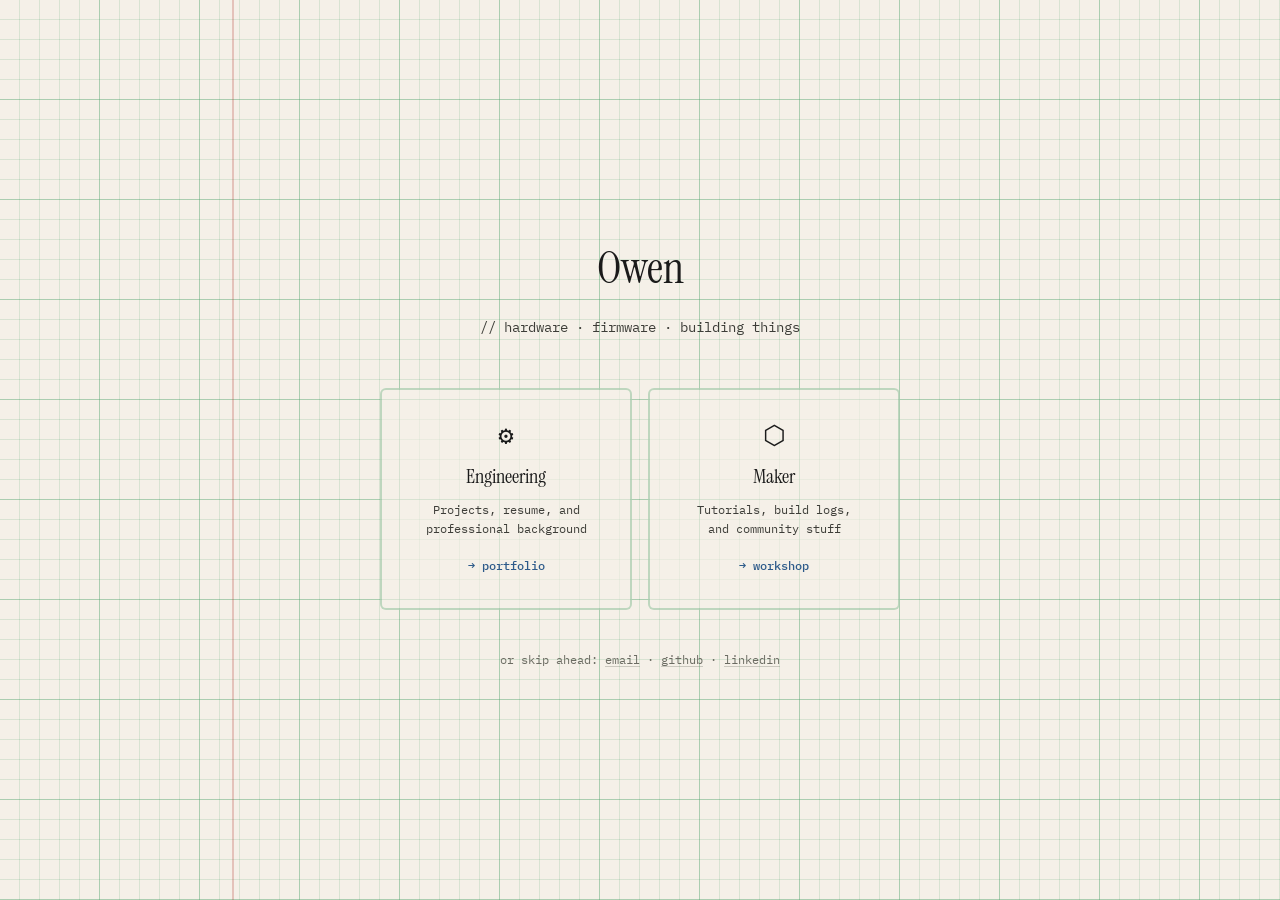
==== index.html @ 54edb38a "this time for sure" ====
<!DOCTYPE html>
<html lang="en">
<head>
  <meta charset="UTF-8">
  <meta name="viewport" content="width=device-width, initial-scale=1.0">
  <title>Owen</title>
  <meta name="description" content="Aerospace technician and embedded systems builder. Projects, tutorials, and contact.">
  <link rel="stylesheet" href="style.css">
</head>
<body>

  <div class="landing">
    <div class="landing-card">
      <h1>Owen</h1>
      <p class="tagline">// hardware · firmware · building things</p>

      <div class="landing-paths">

        <a href="work.html" class="landing-path">
          <span class="path-icon">⚙</span>
          <h2>Engineering</h2>
          <p>Projects, resume, and<br>professional background</p>
          <span class="path-arrow">→ portfolio</span>
        </a>

        <a href="maker.html" class="landing-path">
          <span class="path-icon">⬡</span>
          <h2>Maker</h2>
          <p>Tutorials, build logs,<br>and community stuff</p>
          <span class="path-arrow">→ workshop</span>
        </a>

      </div>

      <p class="landing-footer">
        or skip ahead:
        <a href="mailto:your@email.com">email</a> ·
        <a href="https://github.com/" target="_blank" rel="noopener">github</a> ·
        <a href="https://linkedin.com/" target="_blank" rel="noopener">linkedin</a>
      </p>
    </div>
  </div>

</body>
</html>
---- style.css ----
/* =========================================
   Owen's Portfolio — Engineering Notebook
   ========================================= */

@import url('https://fonts.googleapis.com/css2?family=IBM+Plex+Mono:ital,wght@0,400;0,500;0,600;0,700;1,400&family=Instrument+Serif&display=swap');

/* --- Tokens --- */
:root {
  --paper:      #f5f0e8;
  --paper-dark: #ece6da;
  --grid-line:  rgba(86, 166, 112, 0.18);
  --grid-heavy: rgba(86, 166, 112, 0.35);
  --ink:        #1a1a1a;
  --ink-mid:    #3d3d38;
  --ink-light:  #6b6b62;
  --red-ink:    #b03a30;
  --blue-ink:   #2d5a8a;
  --pencil:     #6a6a60;
  --highlight:  rgba(255, 230, 100, 0.4);
  --mono:       'IBM Plex Mono', monospace;
  --serif:      'Instrument Serif', Georgia, serif;
  --grid-sm:    20px;
  --grid-lg:    100px;
}

/* --- Reset & Base --- */
*, *::before, *::after { box-sizing: border-box; margin: 0; padding: 0; }

html {
  font-size: 16px;
  scroll-behavior: smooth;
  -webkit-font-smoothing: antialiased;
}

body {
  font-family: var(--mono);
  font-size: 0.9rem;
  font-weight: 400;
  background: var(--paper);
  color: var(--ink);
  line-height: 1.75;
  overflow-x: hidden;

  /* Engineering paper grid */
  background-image:
    linear-gradient(var(--grid-heavy) 1px, transparent 1px),
    linear-gradient(90deg, var(--grid-heavy) 1px, transparent 1px),
    linear-gradient(var(--grid-line) 1px, transparent 1px),
    linear-gradient(90deg, var(--grid-line) 1px, transparent 1px);
  background-size:
    var(--grid-lg) var(--grid-lg),
    var(--grid-lg) var(--grid-lg),
    var(--grid-sm) var(--grid-sm),
    var(--grid-sm) var(--grid-sm);
  background-position: -1px -1px;
}

a {
  color: var(--blue-ink);
  text-decoration: none;
  font-weight: 500;
  transition: color 0.2s;
}
a:hover { color: var(--red-ink); }

/* --- Layout --- */
.container {
  max-width: 840px;
  margin: 0 auto;
  padding: 0 2rem;
}

/* --- Margin line (left red rule) --- */
body::before {
  content: '';
  position: fixed;
  top: 0;
  bottom: 0;
  left: calc((100vw - 840px) / 2 + 2rem - 20px);
  width: 2px;
  background: rgba(176, 58, 48, 0.25);
  z-index: 10;
  pointer-events: none;
}

@media (max-width: 900px) {
  body::before { left: 12px; }
}

/* --- Header / Nav --- */
header {
  position: fixed;
  top: 0;
  left: 0;
  right: 0;
  z-index: 100;
  background: rgba(245, 240, 232, 0.92);
  backdrop-filter: blur(8px);
  -webkit-backdrop-filter: blur(8px);
  border-bottom: 1px solid var(--grid-heavy);
}

nav {
  max-width: 840px;
  margin: 0 auto;
  padding: 0 2rem;
  height: 52px;
  display: flex;
  align-items: center;
  justify-content: space-between;
}

.nav-name {
  font-family: var(--serif);
  font-size: 1.35rem;
  color: var(--ink);
  font-weight: 400;
}

.nav-links {
  display: flex;
  gap: 1.75rem;
  list-style: none;
}

.nav-links a {
  font-family: var(--mono);
  font-size: 0.78rem;
  font-weight: 500;
  color: var(--ink-mid);
  letter-spacing: 0.02em;
}
.nav-links a:hover { color: var(--red-ink); }


/* =========================================
   Landing / Fork Page
   ========================================= */

.landing {
  min-height: 100vh;
  display: flex;
  align-items: center;
  justify-content: center;
  padding: 2rem;
}

.landing-card {
  max-width: 520px;
  width: 100%;
  text-align: center;
}

.landing-card h1 {
  font-family: var(--serif);
  font-size: 2.8rem;
  font-weight: 400;
  color: var(--ink);
  margin-bottom: 0.5rem;
}

.landing-card .tagline {
  font-size: 0.85rem;
  color: var(--ink-mid);
  margin-bottom: 3rem;
}

.landing-paths {
  display: grid;
  grid-template-columns: 1fr 1fr;
  gap: 1rem;
  margin-bottom: 2.5rem;
}

.landing-path {
  display: flex;
  flex-direction: column;
  align-items: center;
  padding: 2rem 1.5rem;
  border: 2px solid var(--grid-heavy);
  border-radius: 6px;
  background: rgba(245, 240, 232, 0.6);
  color: inherit;
  font-weight: 400;
  transition: all 0.25s;
  cursor: pointer;
}

.landing-path:hover {
  border-color: rgba(86, 166, 112, 0.6);
  background: rgba(255, 230, 100, 0.12);
  transform: translateY(-2px);
}

.landing-path .path-icon {
  font-size: 1.6rem;
  margin-bottom: 0.75rem;
  line-height: 1;
}

.landing-path h2 {
  font-family: var(--serif);
  font-size: 1.25rem;
  font-weight: 400;
  margin-bottom: 0.35rem;
  color: var(--ink);
}

.landing-path p {
  font-size: 0.76rem;
  color: var(--ink-mid);
  line-height: 1.6;
}

.landing-path .path-arrow {
  margin-top: 1rem;
  font-size: 0.78rem;
  color: var(--blue-ink);
  font-weight: 500;
}

.landing-footer {
  font-size: 0.72rem;
  color: var(--ink-light);
}

.landing-footer a {
  color: var(--ink-light);
  font-weight: 400;
  text-decoration: underline;
  text-decoration-color: rgba(107, 107, 98, 0.3);
  text-underline-offset: 2px;
}
.landing-footer a:hover { color: var(--red-ink); }

@media (max-width: 480px) {
  .landing-paths { grid-template-columns: 1fr; }
  .landing-card h1 { font-size: 2.2rem; }
}


/* =========================================
   Content Pages (shared)
   ========================================= */

/* --- Hero --- */
.hero {
  padding: 8.5rem 0 4rem;
}

.hero-label {
  font-size: 0.76rem;
  color: var(--ink-light);
  font-weight: 500;
  margin-bottom: 1rem;
  letter-spacing: 0.02em;
}

.hero h1 {
  font-family: var(--serif);
  font-size: clamp(2.4rem, 5.5vw, 3.6rem);
  font-weight: 400;
  line-height: 1.15;
  color: var(--ink);
  margin-bottom: 1.5rem;
  letter-spacing: -0.01em;
}

.hero-intro {
  font-size: 0.9rem;
  color: var(--ink-mid);
  max-width: 580px;
  line-height: 1.85;
}

.hero-intro strong {
  color: var(--ink);
  font-weight: 600;
}

/* Highlight marker effect */
.marker {
  background: var(--highlight);
  padding: 0 3px;
  margin: 0 -3px;
}

/* --- Status tags --- */
.status-bar {
  margin-top: 2rem;
  display: flex;
  flex-wrap: wrap;
  gap: 0.5rem;
}

.status-tag {
  font-size: 0.74rem;
  font-weight: 500;
  padding: 0.3rem 0.65rem;
  border: 1px solid rgba(86, 166, 112, 0.35);
  border-radius: 3px;
  color: var(--ink-mid);
  background: rgba(86, 166, 112, 0.06);
}

.status-tag.now {
  color: var(--red-ink);
  font-weight: 600;
  border-color: rgba(176, 58, 48, 0.3);
  background: rgba(176, 58, 48, 0.05);
}

.status-tag.now::before {
  content: '→ ';
}

/* --- Divider --- */
.divider {
  border: none;
  border-top: 1px solid var(--grid-heavy);
  margin: 3.5rem 0;
}

/* --- Section headers --- */
.section-label {
  font-size: 0.7rem;
  font-weight: 600;
  letter-spacing: 0.08em;
  text-transform: uppercase;
  color: var(--ink-light);
  margin-bottom: 0.25rem;
}

section h2 {
  font-family: var(--serif);
  font-size: 1.65rem;
  font-weight: 400;
  margin-bottom: 1.75rem;
  color: var(--ink);
}

/* --- Project Cards --- */
.projects-grid {
  display: grid;
  grid-template-columns: 1fr;
  gap: 1rem;
}

.project-card {
  background: rgba(245, 240, 232, 0.7);
  border: 1.5px solid var(--grid-heavy);
  border-radius: 4px;
  padding: 1.5rem 1.75rem;
  display: block;
  color: inherit;
  font-weight: 400;
  transition: background 0.2s, border-color 0.2s;
  position: relative;
}

.project-card:hover {
  background: rgba(255, 230, 100, 0.1);
  border-color: rgba(86, 166, 112, 0.55);
}

.project-card h3 {
  font-family: var(--serif);
  font-size: 1.25rem;
  font-weight: 400;
  margin-bottom: 0.5rem;
}

.project-card p {
  font-size: 0.85rem;
  color: var(--ink-mid);
  margin-bottom: 1rem;
  line-height: 1.8;
}

.project-card .note {
  font-style: italic;
  color: var(--pencil);
  font-size: 0.8rem;
  font-weight: 400;
}

.tech-stack {
  display: flex;
  flex-wrap: wrap;
  gap: 0.35rem;
}

.tech-tag {
  font-size: 0.7rem;
  font-weight: 500;
  padding: 0.18rem 0.55rem;
  background: rgba(45, 90, 138, 0.1);
  color: var(--blue-ink);
  border-radius: 2px;
}

/* --- Background Grid --- */
.background-grid {
  display: grid;
  grid-template-columns: 1fr 1fr;
  gap: 1rem;
}

.bg-card {
  padding: 1.25rem 1.5rem;
  border-left: 2.5px solid rgba(176, 58, 48, 0.25);
}

.bg-card h3 {
  font-family: var(--serif);
  font-size: 1.1rem;
  font-weight: 400;
  margin-bottom: 0.25rem;
}

.bg-card .sub {
  font-size: 0.76rem;
  font-weight: 500;
  color: var(--ink-light);
  margin-bottom: 0.4rem;
}

.bg-card p {
  font-size: 0.85rem;
  color: var(--ink-mid);
  line-height: 1.75;
}

/* --- Contact --- */
.contact-links {
  display: flex;
  gap: 1rem;
  margin-top: 1rem;
}

.contact-links a {
  font-size: 0.82rem;
  font-weight: 500;
  padding: 0.5rem 1.1rem;
  border: 1.5px solid var(--grid-heavy);
  border-radius: 3px;
  color: var(--ink-mid);
  transition: all 0.2s;
}

.contact-links a:hover {
  color: var(--blue-ink);
  border-color: var(--blue-ink);
}

/* --- Footer --- */
footer {
  padding: 2.5rem 0;
  margin-top: 2rem;
  border-top: 1px solid var(--grid-heavy);
}

.footer-inner {
  display: flex;
  justify-content: space-between;
  align-items: center;
}

.footer-inner p {
  font-size: 0.74rem;
  color: var(--ink-light);
  font-weight: 500;
}

/* --- Responsive --- */
@media (max-width: 640px) {
  .hero { padding: 7rem 0 3rem; }
  .background-grid { grid-template-columns: 1fr; }
  .nav-links { gap: 1rem; }
  .contact-links { flex-direction: column; }
  .contact-links a { text-align: center; }
  .footer-inner { flex-direction: column; gap: 0.5rem; }
}
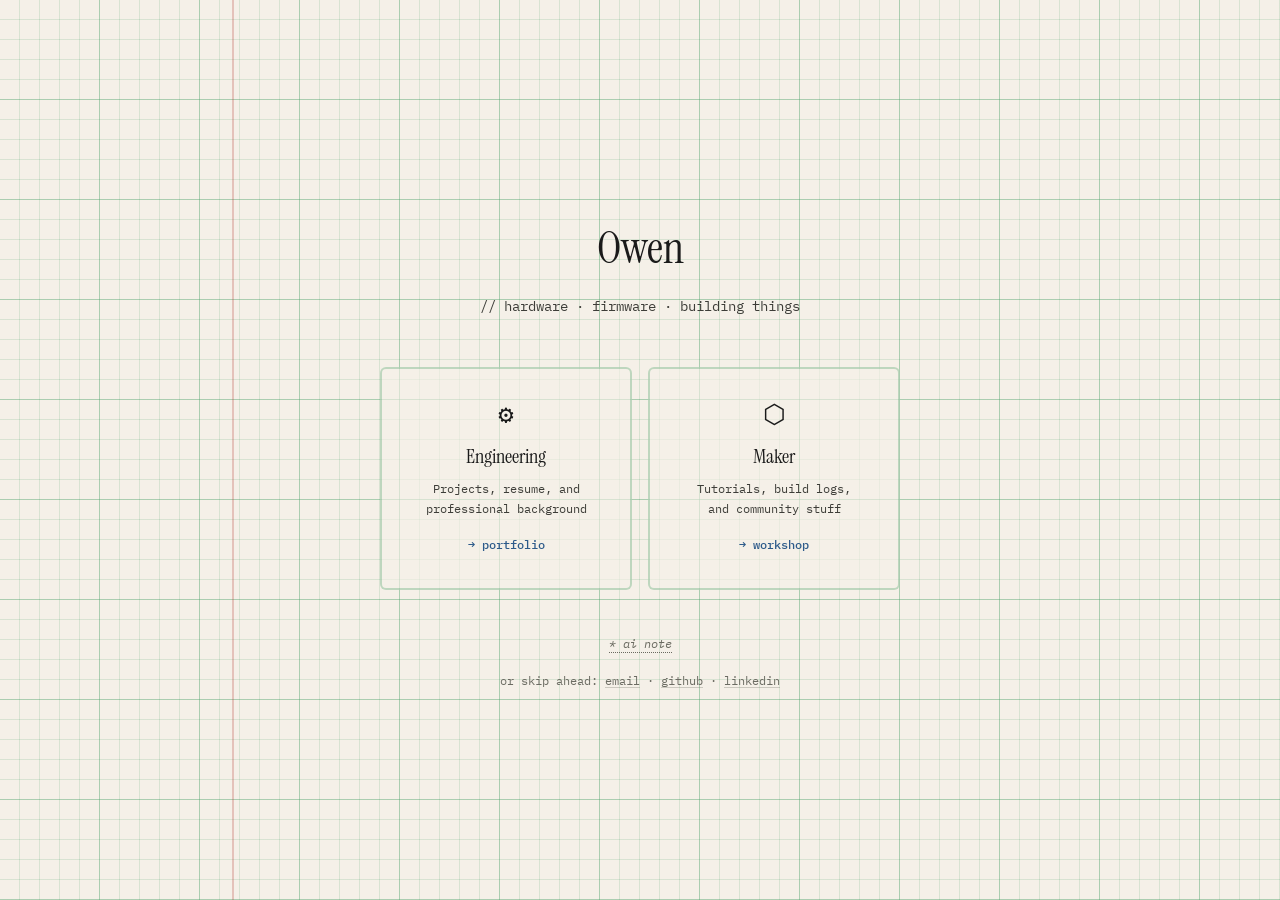
==== commit 074da5b6: "add hover AI disclaimer note to all pages Adds a CSS-only expandable "* ai note" trigger to the foot" ====
--- a/index.html
+++ b/index.html
@@ -32,11 +32,18 @@
 
       </div>
 
+      <p style="margin-bottom:1rem;">
+        <span class="ai-note">
+          <span class="ai-note-trigger">* ai note</span>
+          <span class="ai-note-body"><!-- TODO: fill in your disclaimer, e.g. "Some sections of this site were drafted with AI assistance and reviewed/edited by me." --></span>
+        </span>
+      </p>
+
       <p class="landing-footer">
         or skip ahead:
-        <a href="mailto:your@email.com">email</a> ·
-        <a href="https://github.com/" target="_blank" rel="noopener">github</a> ·
-        <a href="https://linkedin.com/" target="_blank" rel="noopener">linkedin</a>
+        <a href="mailto:oachristensen3@email.com">email</a> ·
+        <a href="https://github.com/Oachristensen" target="_blank" rel="noopener">github</a> ·
+        <a href="https://www.linkedin.com/in/owen-christensen-647299256/" target="_blank" rel="noopener">linkedin</a>
       </p>
     </div>
   </div>
--- a/style.css
+++ b/style.css
@@ -453,6 +453,48 @@
   border-color: var(--blue-ink);
 }
 
+/* --- AI Disclaimer Note --- */
+.ai-note {
+  display: inline-block;
+  position: relative;
+  font-size: 0.72rem;
+  color: var(--pencil);
+  cursor: default;
+}
+
+.ai-note-trigger {
+  font-style: italic;
+  border-bottom: 1px dotted var(--pencil);
+  padding-bottom: 1px;
+}
+
+.ai-note-body {
+  max-height: 0;
+  overflow: hidden;
+  opacity: 0;
+  transition: max-height 0.3s ease, opacity 0.25s ease;
+  position: absolute;
+  bottom: calc(100% + 6px);
+  left: 50%;
+  transform: translateX(-50%);
+  width: 280px;
+  background: var(--paper-dark);
+  border: 1px solid var(--grid-heavy);
+  border-radius: 4px;
+  padding: 0 0.75rem;
+  text-align: left;
+  line-height: 1.6;
+  font-style: normal;
+  z-index: 50;
+  pointer-events: none;
+}
+
+.ai-note:hover .ai-note-body {
+  max-height: 200px;
+  opacity: 1;
+  padding: 0.6rem 0.75rem;
+}
+
 /* --- Footer --- */
 footer {
   padding: 2.5rem 0;
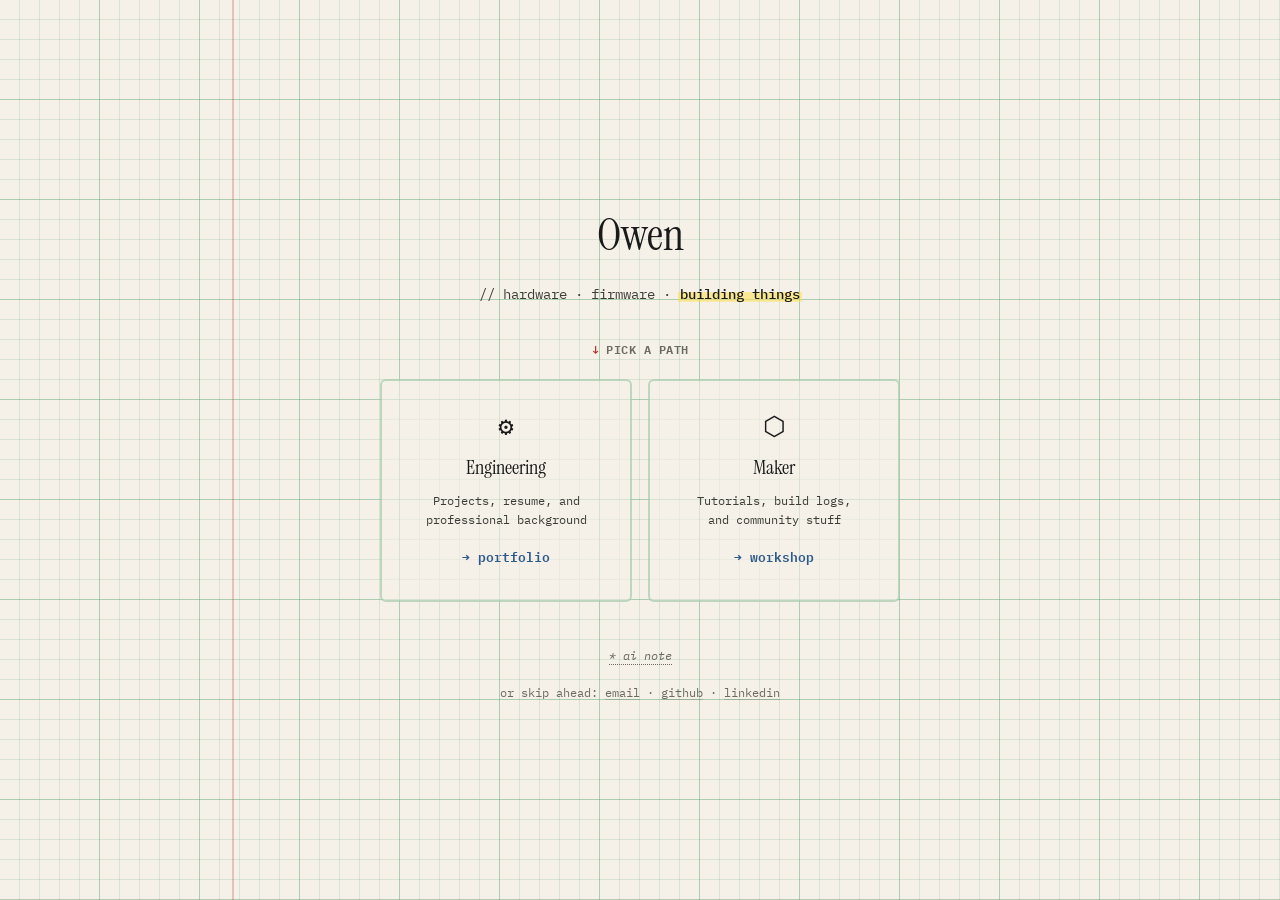
==== commit 347b3fe4: "Strengthen visual emphasis and fix contact links Highlighting had thinned out since the initial setu" ====
--- a/index.html
+++ b/index.html
@@ -1,18 +1,23 @@
 <!DOCTYPE html>
 <html lang="en">
+
 <head>
   <meta charset="UTF-8">
   <meta name="viewport" content="width=device-width, initial-scale=1.0">
   <title>Owen</title>
-  <meta name="description" content="Aerospace technician and embedded systems builder. Projects, tutorials, and contact.">
+  <meta name="description"
+    content="Aerospace technician and embedded systems builder. Projects, tutorials, and contact.">
   <link rel="stylesheet" href="style.css">
 </head>
+
 <body>
 
   <div class="landing">
     <div class="landing-card">
       <h1>Owen</h1>
-      <p class="tagline">// hardware · firmware · building things</p>
+      <p class="tagline">// hardware · firmware · <span class="marker">building things</span></p>
+
+      <p class="landing-prompt">pick a path</p>
 
       <div class="landing-paths">
 
@@ -35,13 +40,16 @@
       <p style="margin-bottom:1rem;">
         <span class="ai-note">
           <span class="ai-note-trigger">* ai note</span>
-          <span class="ai-note-body"><!-- TODO: fill in your disclaimer, e.g. "Some sections of this site were drafted with AI assistance and reviewed/edited by me." --></span>
+          <span class="ai-note-body">
+            The HTML and CSS for this website were created with the help of AI,
+            I am not a frontend developer and wanted to experiment with Claude code.
+            All design decisions and written content are mine</span>
         </span>
       </p>
 
       <p class="landing-footer">
         or skip ahead:
-        <a href="mailto:oachristensen3@email.com">email</a> ·
+        <a href="mailto:oachristensen3@gmail.com">email</a> ·
         <a href="https://github.com/Oachristensen" target="_blank" rel="noopener">github</a> ·
         <a href="https://www.linkedin.com/in/owen-christensen-647299256/" target="_blank" rel="noopener">linkedin</a>
       </p>
@@ -49,4 +57,5 @@
   </div>
 
 </body>
-</html>
+
+</html>
--- a/style.css
+++ b/style.css
@@ -16,7 +16,7 @@
   --red-ink:    #b03a30;
   --blue-ink:   #2d5a8a;
   --pencil:     #6a6a60;
-  --highlight:  rgba(255, 230, 100, 0.4);
+  --highlight:  rgba(255, 224, 82, 0.55);
   --mono:       'IBM Plex Mono', monospace;
   --serif:      'Instrument Serif', Georgia, serif;
   --grid-sm:    20px;
@@ -162,8 +162,19 @@
 .landing-card .tagline {
   font-size: 0.85rem;
   color: var(--ink-mid);
-  margin-bottom: 3rem;
-}
+  margin-bottom: 2rem;
+}
+
+.landing-prompt {
+  font-size: 0.72rem;
+  letter-spacing: 0.04em;
+  text-transform: uppercase;
+  color: var(--ink-light);
+  font-weight: 600;
+  margin-bottom: 1.25rem;
+}
+
+.landing-prompt::before { content: '↓ '; color: var(--red-ink); }
 
 .landing-paths {
   display: grid;
@@ -214,9 +225,15 @@
 
 .landing-path .path-arrow {
   margin-top: 1rem;
-  font-size: 0.78rem;
+  font-size: 0.8rem;
   color: var(--blue-ink);
-  font-weight: 500;
+  font-weight: 600;
+  transition: color 0.25s, transform 0.25s;
+}
+
+.landing-path:hover .path-arrow {
+  color: var(--red-ink);
+  transform: translateX(3px);
 }
 
 .landing-footer {
@@ -278,11 +295,37 @@
   font-weight: 600;
 }
 
-/* Highlight marker effect */
+/* Highlight marker effect — reads like a real highlighter stroke
+   that only covers the text band (wraps cleanly across lines) */
 .marker {
-  background: var(--highlight);
-  padding: 0 3px;
-  margin: 0 -3px;
+  background-image: linear-gradient(var(--highlight), var(--highlight));
+  background-repeat: no-repeat;
+  background-size: 100% 0.72em;
+  background-position: 0 0.5em;
+  padding: 0 0.15em;
+  margin: 0 -0.1em;
+  color: var(--ink);
+  font-weight: 500;
+}
+
+/* Red-pen emphasis for the single most important phrase on a page */
+.marker-red {
+  background-image: linear-gradient(rgba(176, 58, 48, 0.16), rgba(176, 58, 48, 0.16));
+  background-repeat: no-repeat;
+  background-size: 100% 0.72em;
+  background-position: 0 0.5em;
+  padding: 0 0.15em;
+  margin: 0 -0.1em;
+  color: var(--red-ink);
+  font-weight: 600;
+}
+
+/* Inline underline-emphasis, like a pencil underline in a notebook */
+.underline-note {
+  font-weight: 600;
+  color: var(--ink);
+  border-bottom: 2px solid var(--grid-heavy);
+  padding-bottom: 1px;
 }
 
 /* --- Status tags --- */
@@ -375,6 +418,12 @@
   color: var(--ink-mid);
   margin-bottom: 1rem;
   line-height: 1.8;
+}
+
+.project-card p strong,
+.bg-card p strong {
+  color: var(--ink);
+  font-weight: 600;
 }
 
 .project-card .note {
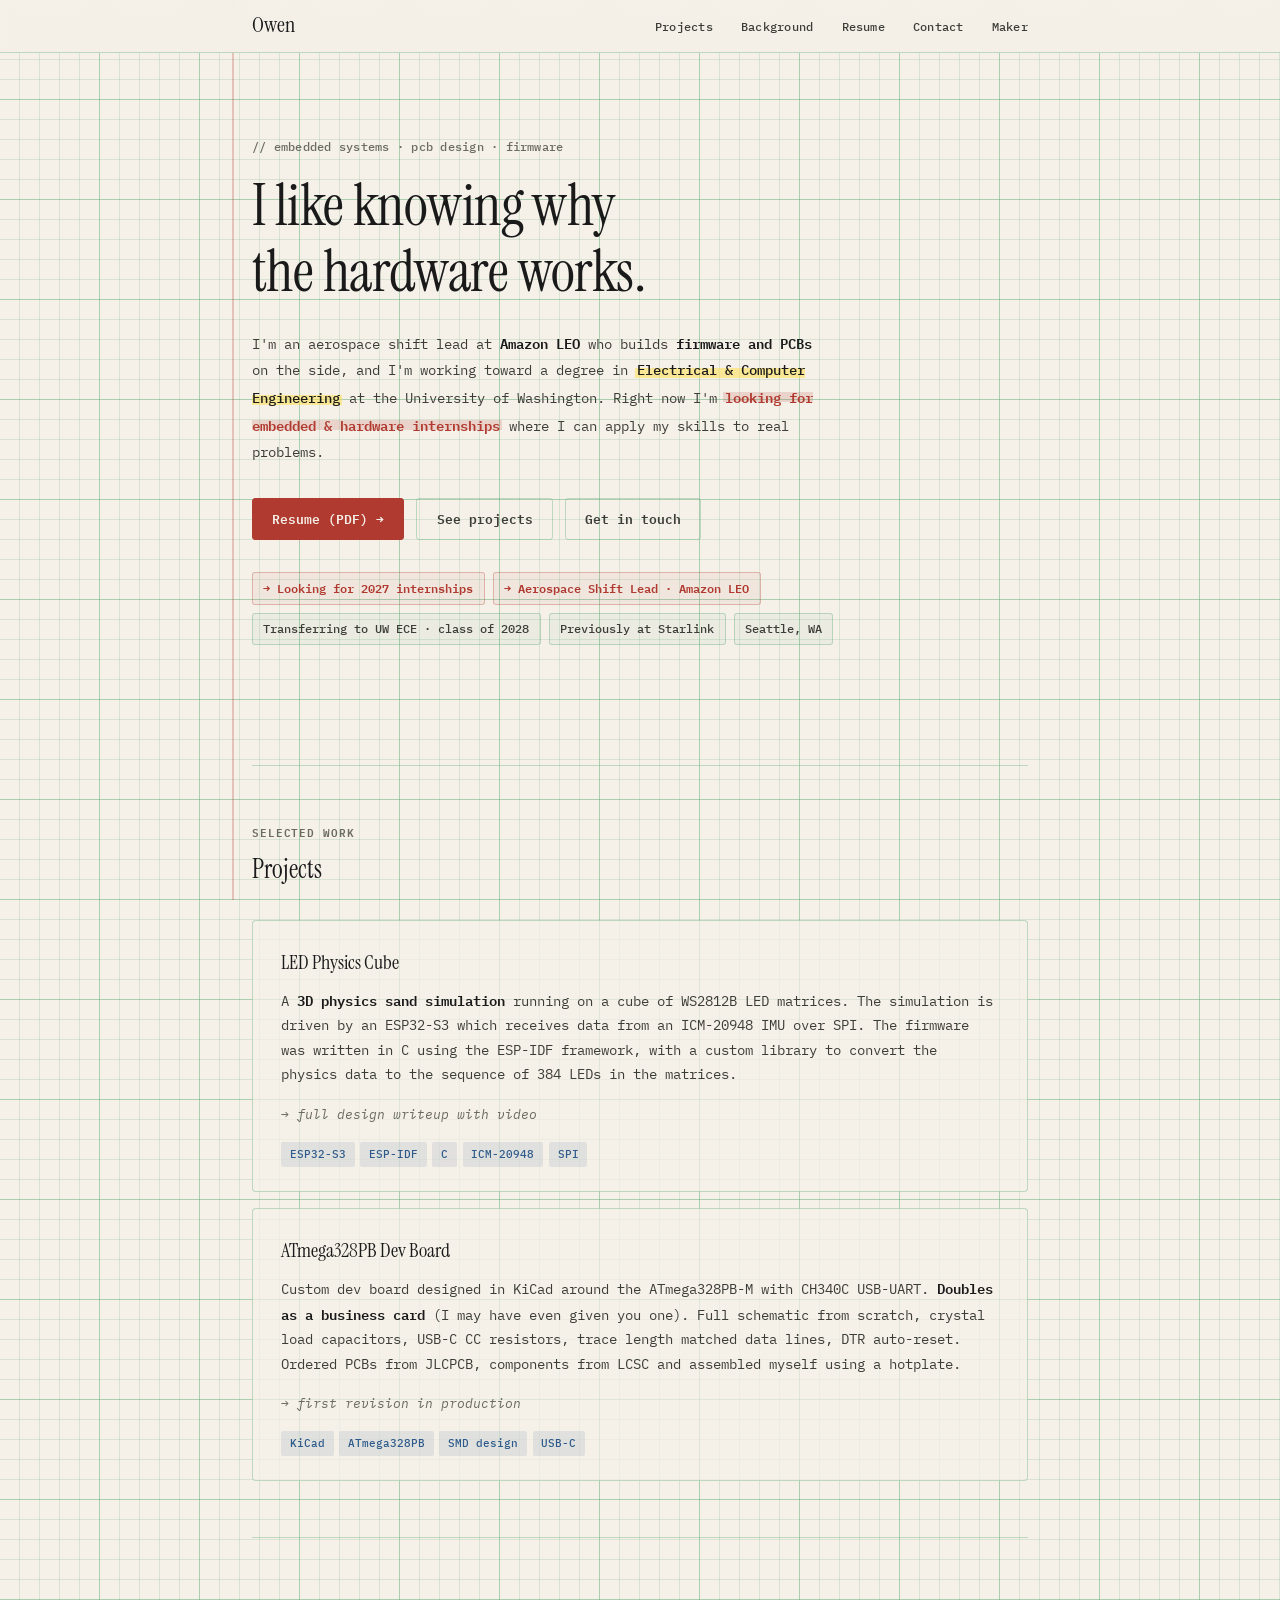
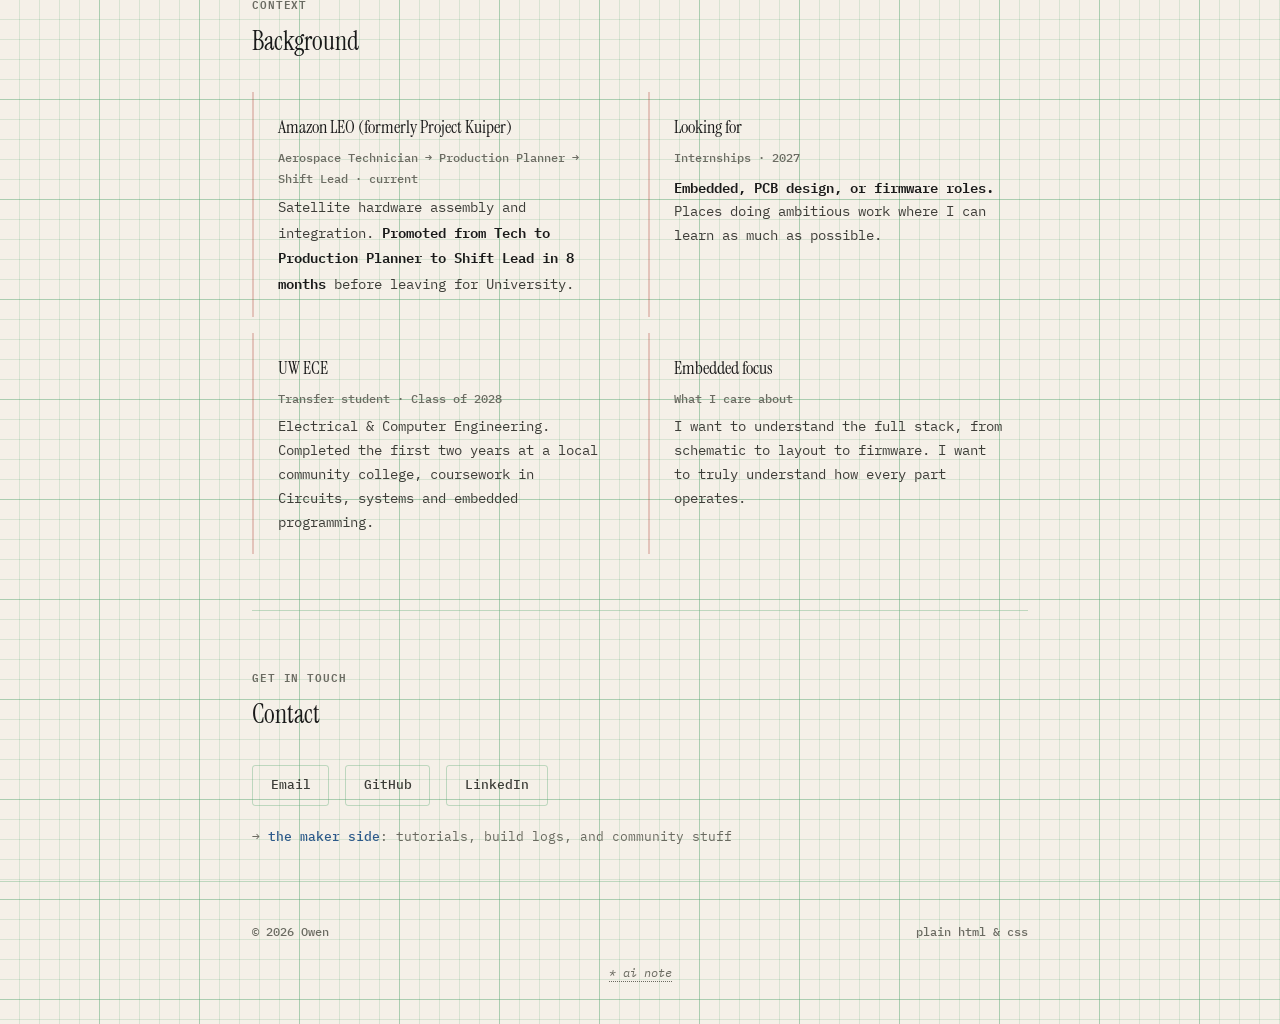
==== commit 930dfe69: "bunch of changes and updates before OpenSauce 2026" ====
--- a/index.html
+++ b/index.html
@@ -4,57 +4,177 @@
 <head>
   <meta charset="UTF-8">
   <meta name="viewport" content="width=device-width, initial-scale=1.0">
-  <title>Owen</title>
-  <meta name="description"
-    content="Aerospace technician and embedded systems builder. Projects, tutorials, and contact.">
+  <title>Owen — Projects & Background</title>
+  <meta name="description" content="Embedded systems projects, PCB design, and professional background.">
   <link rel="stylesheet" href="style.css">
 </head>
 
 <body>
 
-  <div class="landing">
-    <div class="landing-card">
-      <h1>Owen</h1>
-      <p class="tagline">// hardware · firmware · <span class="marker">building things</span></p>
+  <!-- Nav -->
+  <header>
+    <nav>
+      <a href="/" class="nav-name">Owen</a>
+      <ul class="nav-links">
+        <li><a href="#projects">Projects</a></li>
+        <li><a href="#background">Background</a></li>
+        <li><a href="resume.html">Resume</a></li>
+        <li><a href="#contact">Contact</a></li>
+        <li><a href="maker.html">Maker</a></li>
+      </ul>
+    </nav>
+  </header>
 
-      <p class="landing-prompt">pick a path</p>
+  <!-- Hero -->
+  <section class="hero">
+    <div class="container">
+      <p class="hero-label">// embedded systems · pcb design · firmware</p>
+      <h1>I like knowing why<br>the hardware works.</h1>
+      <p class="hero-intro">
+        I'm an aerospace shift lead at <strong>Amazon LEO</strong> who builds
+        <strong>firmware and PCBs</strong> on the side, and I'm working toward a degree in <span
+          class="marker">Electrical &amp; Computer Engineering</span> at the University of Washington.
+        Right now I'm <span class="marker-red">looking for embedded &amp; hardware internships</span>
+        where I can apply my skills to real problems.
+      </p>
+      <div class="hero-actions">
+        <a href="resume.html" class="btn-primary">Resume (PDF) →</a>
+        <a href="#projects" class="btn-secondary">See projects</a>
+        <a href="mailto:oachristensen3@gmail.com" class="btn-secondary">Get in touch</a>
+      </div>
+      <div class="status-bar">
+        <span class="status-tag now">Looking for 2027 internships</span>
+        <span class="status-tag now">Aerospace Shift Lead · Amazon LEO</span>
+        <span class="status-tag">Transferring to UW ECE · class of 2028</span>
+        <span class="status-tag">Previously at Starlink</span>
+        <span class="status-tag">Seattle, WA</span>
+      </div>
+    </div>
+  </section>
 
-      <div class="landing-paths">
+  <div class="container">
+    <hr class="divider">
+  </div>
 
-        <a href="work.html" class="landing-path">
-          <span class="path-icon">⚙</span>
-          <h2>Engineering</h2>
-          <p>Projects, resume, and<br>professional background</p>
-          <span class="path-arrow">→ portfolio</span>
+  <!-- Projects -->
+  <section id="projects">
+    <div class="container">
+      <p class="section-label">Selected Work</p>
+      <h2>Projects</h2>
+
+      <div class="projects-grid">
+
+        <a href="projects/gravity-cube.html" class="project-card">
+          <h3>LED Physics Cube</h3>
+          <p>
+            A <strong>3D physics sand simulation</strong> running on a cube of WS2812B LED matrices.
+            The simulation is driven by an ESP32-S3 which receives data from an ICM-20948 IMU over SPI.
+            The firmware was written in C using the ESP-IDF framework, with a custom
+            library to convert the physics data to the sequence of 384 LEDs in the matrices.
+          </p>
+          <p class="note">→ full design writeup with video</p>
+          <div class="tech-stack">
+            <span class="tech-tag">ESP32-S3</span>
+            <span class="tech-tag">ESP-IDF</span>
+            <span class="tech-tag">C</span>
+            <span class="tech-tag">ICM-20948</span>
+            <span class="tech-tag">SPI</span>
+          </div>
         </a>
 
-        <a href="maker.html" class="landing-path">
-          <span class="path-icon">⬡</span>
-          <h2>Maker</h2>
-          <p>Tutorials, build logs,<br>and community stuff</p>
-          <span class="path-arrow">→ workshop</span>
+        <a href="projects/atmega328pb-dev-board.html" class="project-card">
+          <h3>ATmega328PB Dev Board</h3>
+          <p>
+            Custom dev board designed in KiCad around the ATmega328PB-M
+            with CH340C USB-UART. <strong>Doubles as a business card</strong> (I may have even given you one).
+            Full schematic from scratch, crystal load capacitors, USB-C CC
+            resistors, trace length matched data lines, DTR auto-reset. Ordered PCBs from JLCPCB, components from LCSC and assembled myself using a
+            hotplate.
+          </p>
+          <p class="note">→ first revision in production</p>
+          <div class="tech-stack">
+            <span class="tech-tag">KiCad</span>
+            <span class="tech-tag">ATmega328PB</span>
+            <span class="tech-tag">SMD design</span>
+            <span class="tech-tag">USB-C</span>
+          </div>
         </a>
 
       </div>
+    </div>
+  </section>
 
-      <p style="margin-bottom:1rem;">
+  <div class="container">
+    <hr class="divider">
+  </div>
+
+  <!-- Background -->
+  <section id="background">
+    <div class="container">
+      <p class="section-label">Context</p>
+      <h2>Background</h2>
+
+      <div class="background-grid">
+        <div class="bg-card">
+          <h3>Amazon LEO (formerly Project Kuiper)</h3>
+          <p class="sub">Aerospace Technician → Production Planner → Shift Lead · current</p>
+          <p>Satellite hardware assembly and integration. <strong>Promoted from Tech to Production Planner to Shift Lead in 8 months</strong> before leaving for University.</p>
+        </div>
+        <div class="bg-card">
+          <h3>Looking for</h3>
+          <p class="sub">Internships · 2027</p>
+          <p><strong>Embedded, PCB design, or firmware roles.</strong> Places doing ambitious work where I can learn as much as possible.</p>
+        </div>
+        <div class="bg-card">
+          <h3>UW ECE</h3>
+          <p class="sub">Transfer student · Class of 2028</p>
+          <p>Electrical & Computer Engineering. Completed the first two years at a local community college, coursework in Circuits, systems and embedded programming.</p>
+        </div>
+        <div class="bg-card">
+          <h3>Embedded focus</h3>
+          <p class="sub">What I care about</p>
+          <p> I want to understand the full stack, from schematic to layout to firmware.  I want to truly understand how every part operates. </p>
+        </div>
+      </div>
+    </div>
+  </section>
+
+  <div class="container">
+    <hr class="divider">
+  </div>
+
+  <!-- Contact -->
+  <section id="contact">
+    <div class="container">
+      <p class="section-label">Get in touch</p>
+      <h2>Contact</h2>
+      <div class="contact-links">
+        <a href="mailto:oachristensen3@gmail.com">Email</a>
+        <a href="https://github.com/Oachristensen" target="_blank" rel="noopener">GitHub</a>
+        <a href="https://www.linkedin.com/in/owen-christensen-647299256/" target="_blank" rel="noopener">LinkedIn</a>
+      </div>
+      <p class="maker-link">
+        → <a href="maker.html">the maker side</a>: tutorials, build logs, and community stuff
+      </p>
+    </div>
+  </section>
+
+  <footer>
+    <div class="container">
+      <div class="footer-inner">
+        <p>&copy; 2026 Owen</p>
+        <p>plain html & css</p>
+      </div>
+      <div style="text-align:center; margin-top:1rem;">
         <span class="ai-note">
           <span class="ai-note-trigger">* ai note</span>
-          <span class="ai-note-body">
-            The HTML and CSS for this website were created with the help of AI,
+          <span class="ai-note-body">The HTML and CSS for this website were created with the help of AI,
             I am not a frontend developer and wanted to experiment with Claude code.
             All design decisions and written content are mine</span>
         </span>
-      </p>
-
-      <p class="landing-footer">
-        or skip ahead:
-        <a href="mailto:oachristensen3@gmail.com">email</a> ·
-        <a href="https://github.com/Oachristensen" target="_blank" rel="noopener">github</a> ·
-        <a href="https://www.linkedin.com/in/owen-christensen-647299256/" target="_blank" rel="noopener">linkedin</a>
-      </p>
+      </div>
     </div>
-  </div>
+  </footer>
 
 </body>
 
--- a/style.css
+++ b/style.css
@@ -357,6 +357,64 @@
   content: '→ ';
 }
 
+/* --- Hero action buttons --- */
+.hero-actions {
+  margin-top: 2rem;
+  display: flex;
+  flex-wrap: wrap;
+  gap: 0.75rem;
+}
+
+.btn-primary,
+.btn-secondary {
+  font-size: 0.82rem;
+  font-weight: 600;
+  padding: 0.55rem 1.2rem;
+  border-radius: 3px;
+  transition: all 0.2s;
+}
+
+.btn-primary {
+  background: var(--red-ink);
+  color: var(--paper);
+  border: 1.5px solid var(--red-ink);
+}
+.btn-primary:hover {
+  background: #93312a;
+  border-color: #93312a;
+  color: var(--paper);
+}
+
+.btn-secondary {
+  border: 1.5px solid var(--grid-heavy);
+  color: var(--ink-mid);
+}
+.btn-secondary:hover {
+  color: var(--blue-ink);
+  border-color: var(--blue-ink);
+}
+
+/* --- Résumé page --- */
+.resume-frame {
+  display: block;
+  width: 100%;
+  height: 80vh;
+  min-height: 500px;
+  border: 1.5px solid var(--grid-heavy);
+  border-radius: 4px;
+  background: var(--paper-dark);
+  margin-top: 1rem;
+  margin-bottom: 2rem;
+}
+
+.resume-fallback {
+  padding: 3rem 2rem;
+  text-align: center;
+  color: var(--ink-mid);
+  font-size: 0.85rem;
+  line-height: 1.8;
+}
+
 /* --- Divider --- */
 .divider {
   border: none;
@@ -500,6 +558,12 @@
 .contact-links a:hover {
   color: var(--blue-ink);
   border-color: var(--blue-ink);
+}
+
+.maker-link {
+  margin-top: 1.25rem;
+  font-size: 0.82rem;
+  color: var(--pencil);
 }
 
 /* --- AI Disclaimer Note --- */
@@ -563,12 +627,192 @@
   font-weight: 500;
 }
 
+/* =========================================
+   Project Writeup / Article Prose
+   ========================================= */
+
+/* Wraps the body prose of a writeup section (after .section-label + h2).
+   Scoped so these generic tag styles never leak onto the card pages. */
+.writeup p {
+  font-size: 0.9rem;
+  color: var(--ink-mid);
+  margin-bottom: 1.1rem;
+}
+
+.writeup p strong { color: var(--ink); font-weight: 600; }
+.writeup p em { color: var(--ink); }
+
+.writeup h3 {
+  font-family: var(--serif);
+  font-size: 1.3rem;
+  font-weight: 400;
+  color: var(--ink);
+  margin: 2.75rem 0 0.5rem;
+}
+
+.writeup ul {
+  list-style: none;
+  margin: 0 0 1.2rem;
+  padding: 0;
+}
+
+.writeup li {
+  position: relative;
+  font-size: 0.88rem;
+  color: var(--ink-mid);
+  line-height: 1.75;
+  padding-left: 1.3rem;
+  margin-bottom: 0.5rem;
+}
+
+.writeup li strong { color: var(--ink); font-weight: 600; }
+
+/* pencil-dash bullet */
+.writeup li::before {
+  content: '–';
+  position: absolute;
+  left: 0.2rem;
+  color: var(--red-ink);
+  font-weight: 700;
+}
+
+/* spec / BOM list at the top of a writeup uses a dot instead of a dash */
+.spec-list li::before { content: '·'; font-size: 1.2em; left: 0.3rem; top: -0.05em; }
+
+/* inline code / source-file references */
+.writeup code {
+  font-family: var(--mono);
+  font-size: 0.82em;
+  background: rgba(45, 90, 138, 0.1);
+  color: var(--blue-ink);
+  padding: 0.05em 0.35em;
+  border-radius: 2px;
+}
+
+/* pull-quote (notebook margin note) */
+.writeup blockquote {
+  margin: 1.25rem 0;
+  padding: 0.4rem 0 0.4rem 1.1rem;
+  border-left: 2.5px solid rgba(176, 58, 48, 0.3);
+  font-family: var(--serif);
+  font-size: 1.15rem;
+  line-height: 1.5;
+  color: var(--ink);
+  font-style: italic;
+}
+
+/* --- Media placeholder slots (drop in an image / video / gif) --- */
+.media-slot {
+  margin: 1.5rem 0 1.75rem;
+  padding: 1.75rem 1.5rem;
+  border: 1.5px dashed rgba(86, 166, 112, 0.55);
+  border-radius: 4px;
+  background: rgba(86, 166, 112, 0.05);
+  text-align: center;
+}
+
+.media-slot .slot-kind {
+  display: inline-block;
+  font-size: 0.64rem;
+  font-weight: 600;
+  letter-spacing: 0.1em;
+  text-transform: uppercase;
+  color: var(--red-ink);
+  border: 1px solid rgba(176, 58, 48, 0.3);
+  border-radius: 2px;
+  padding: 0.15rem 0.5rem;
+  margin-bottom: 0.65rem;
+}
+
+.media-slot .slot-desc {
+  display: block;
+  font-size: 0.82rem;
+  color: var(--ink-mid);
+  line-height: 1.6;
+}
+
+/* --- Embedded media (video / images) --- */
+.writeup figure.media { margin: 1.5rem 0 1.75rem; }
+
+.writeup figure.media video {
+  display: block;
+  max-width: 100%;
+  max-height: 70vh;   /* keeps tall phone clips from dominating the page */
+  margin: 0 auto;
+  border: 1.5px solid var(--grid-heavy);
+  border-radius: 4px;
+  background: #000;
+}
+
+.writeup figure.media img {
+  display: block;
+  width: 100%;
+  height: auto;
+  border: 1.5px solid var(--grid-heavy);
+  border-radius: 4px;
+  background: var(--paper-dark);
+}
+
+/* gallery of images sharing one caption */
+.writeup figure.media .media-grid {
+  display: grid;
+  grid-template-columns: repeat(auto-fit, minmax(180px, 1fr));
+  gap: 0.75rem;
+  align-items: start;
+}
+
+.writeup figure.media figcaption {
+  margin-top: 0.55rem;
+  font-size: 0.76rem;
+  font-style: italic;
+  color: var(--pencil);
+  text-align: center;
+  line-height: 1.5;
+}
+
+/* --- Hand-typeset display equation (no JS / no MathJax dependency) --- */
+.equation {
+  display: flex;
+  justify-content: center;
+  align-items: center;
+  gap: 0.4em;
+  margin: 1.5rem 0;
+  font-family: var(--serif);
+  font-size: 1.35rem;
+  color: var(--ink);
+}
+
+.equation .frac {
+  display: inline-flex;
+  flex-direction: column;
+  text-align: center;
+  line-height: 1.25;
+}
+
+.equation .frac .num { border-bottom: 1.5px solid var(--ink); padding: 0 0.45em; }
+.equation .frac .den { padding: 0 0.45em; }
+
 /* --- Responsive --- */
 @media (max-width: 640px) {
   .hero { padding: 7rem 0 3rem; }
+  .media-slot { padding: 1.5rem 1rem; }
+  .equation { font-size: 1.1rem; }
   .background-grid { grid-template-columns: 1fr; }
   .nav-links { gap: 1rem; }
   .contact-links { flex-direction: column; }
   .contact-links a { text-align: center; }
   .footer-inner { flex-direction: column; gap: 0.5rem; }
 }
+
+/* Narrow phones: tighten the nav so all items fit on one line */
+@media (max-width: 480px) {
+  nav { padding: 0 0.85rem; }
+  .nav-links { gap: 0.6rem; }
+  .nav-links a { font-size: 0.7rem; letter-spacing: 0; }
+}
+
+/* Very small phones: shrink a touch more so nothing clips */
+@media (max-width: 340px) {
+  .nav-links { gap: 0.5rem; }
+  .nav-links a { font-size: 0.62rem; }
+}
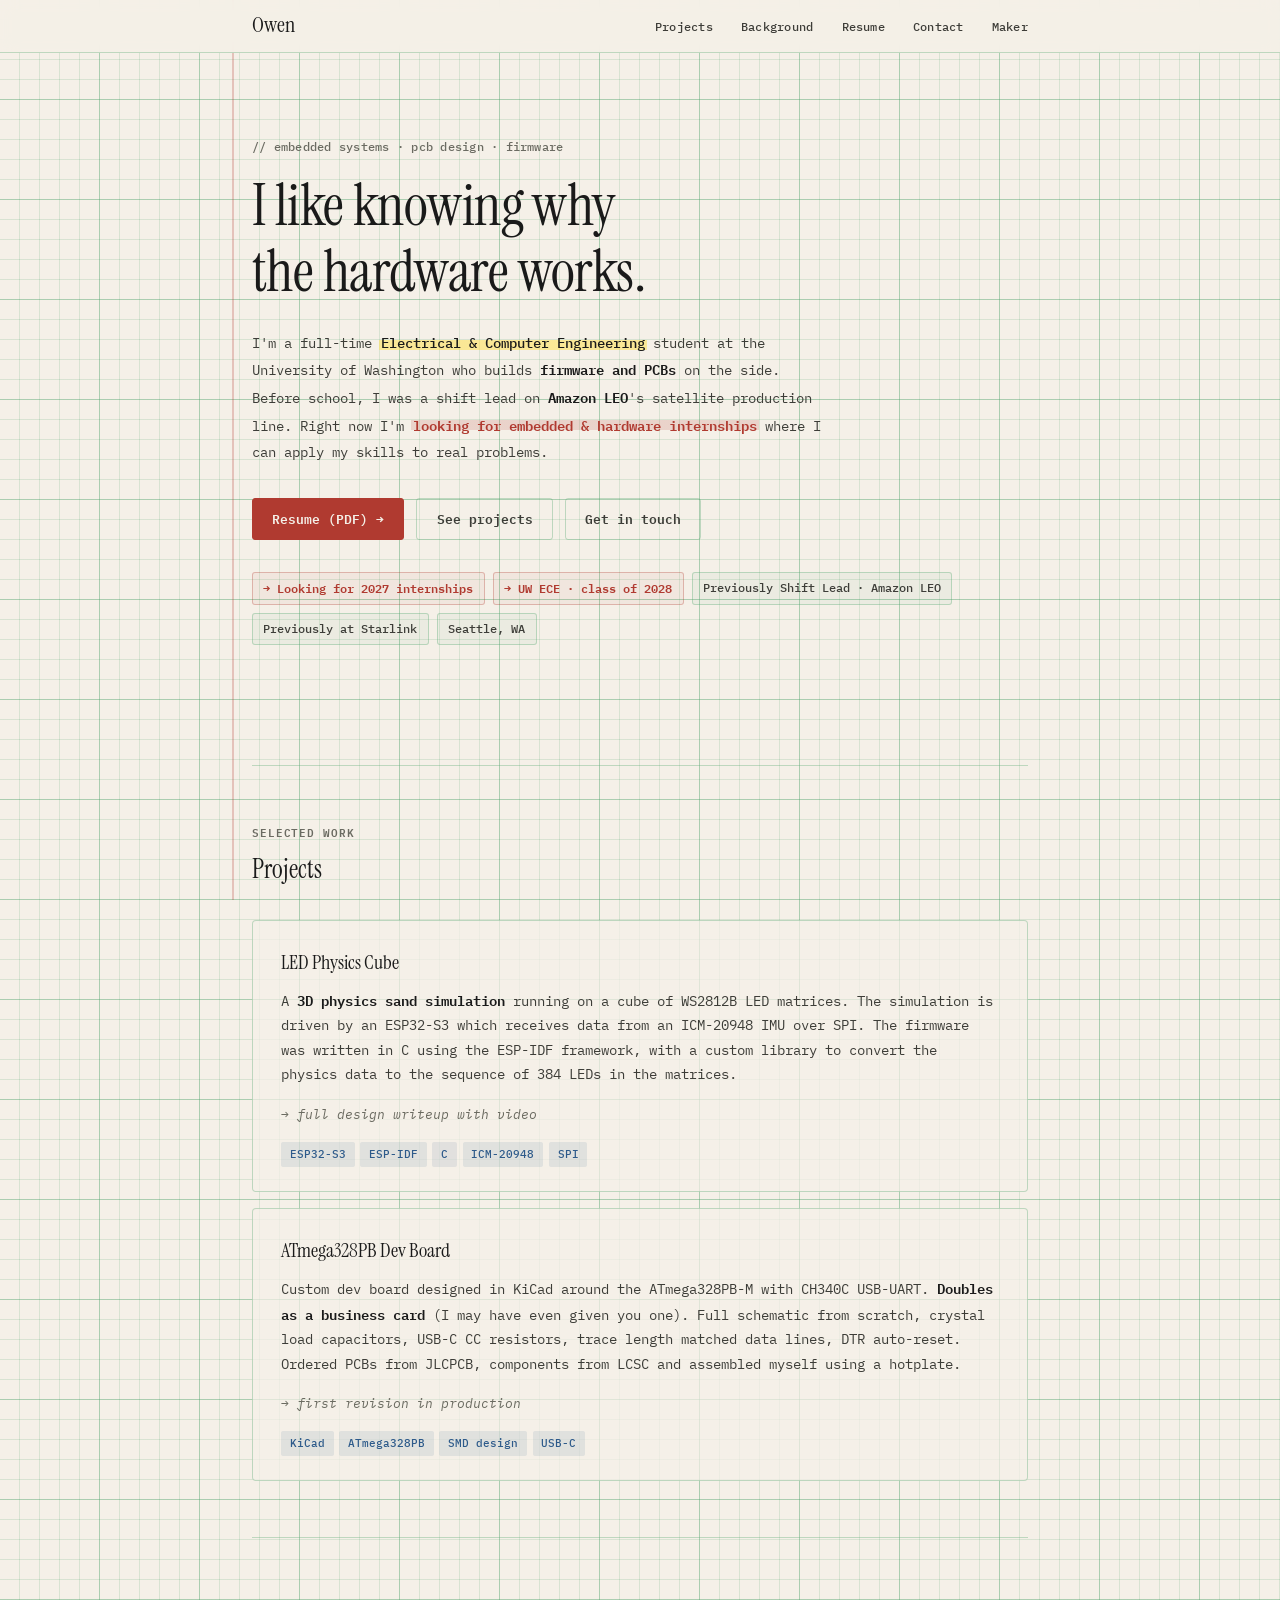
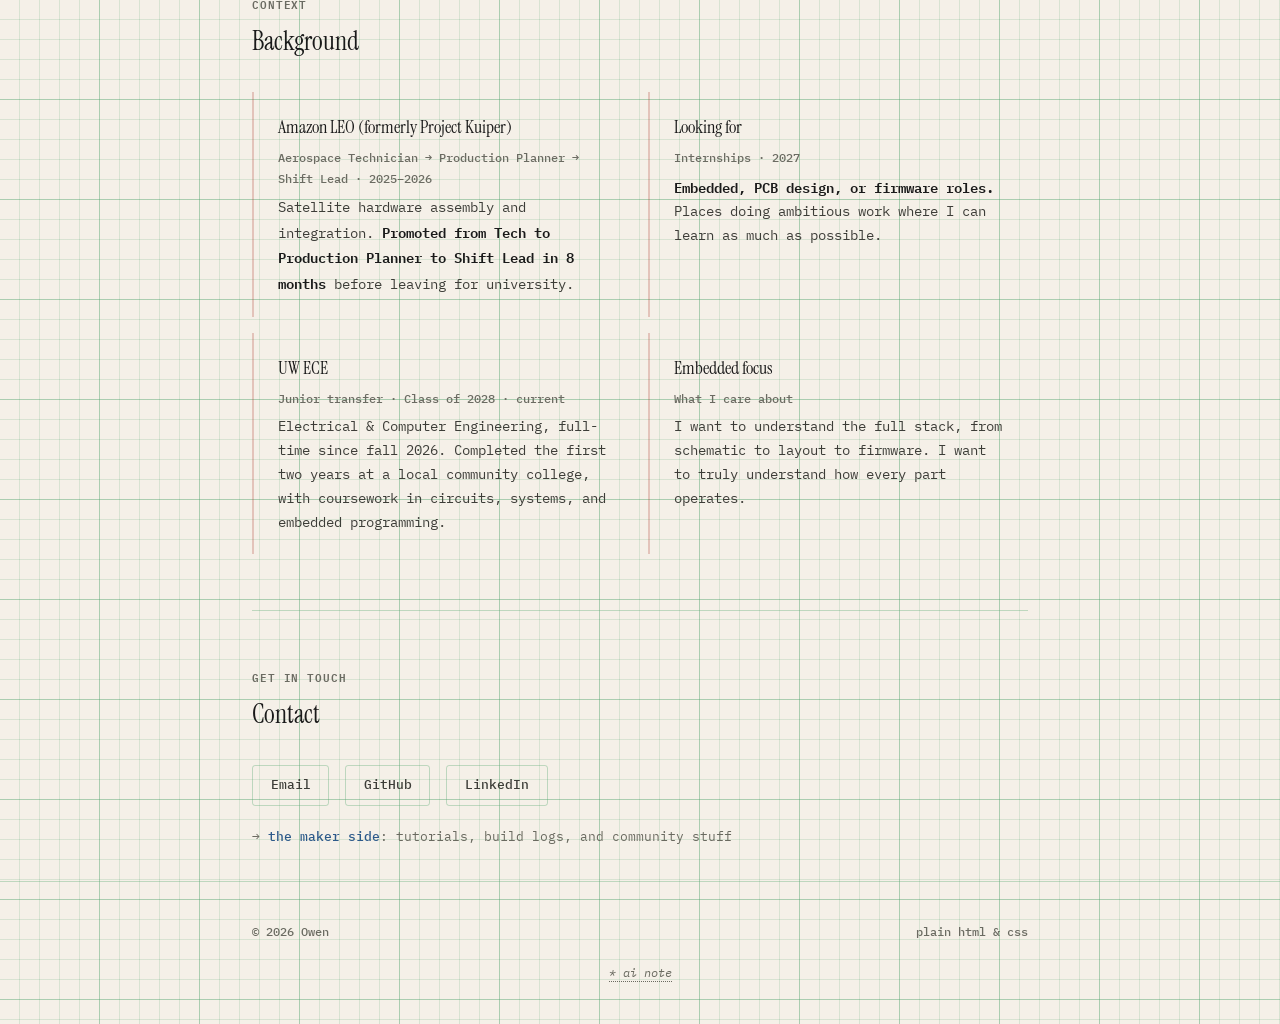
==== commit c8345522: "updated index and resume to reflect accurate timeline (left work for Uni)" ====
--- a/index.html
+++ b/index.html
@@ -31,9 +31,9 @@
       <p class="hero-label">// embedded systems · pcb design · firmware</p>
       <h1>I like knowing why<br>the hardware works.</h1>
       <p class="hero-intro">
-        I'm an aerospace shift lead at <strong>Amazon LEO</strong> who builds
-        <strong>firmware and PCBs</strong> on the side, and I'm working toward a degree in <span
-          class="marker">Electrical &amp; Computer Engineering</span> at the University of Washington.
+        I'm a full-time <span class="marker">Electrical &amp; Computer Engineering</span> student at the
+        University of Washington who builds <strong>firmware and PCBs</strong> on the side. Before school, I
+        was a shift lead on <strong>Amazon LEO</strong>'s satellite production line.
         Right now I'm <span class="marker-red">looking for embedded &amp; hardware internships</span>
         where I can apply my skills to real problems.
       </p>
@@ -44,8 +44,8 @@
       </div>
       <div class="status-bar">
         <span class="status-tag now">Looking for 2027 internships</span>
-        <span class="status-tag now">Aerospace Shift Lead · Amazon LEO</span>
-        <span class="status-tag">Transferring to UW ECE · class of 2028</span>
+        <span class="status-tag now">UW ECE · class of 2028</span>
+        <span class="status-tag">Previously Shift Lead · Amazon LEO</span>
         <span class="status-tag">Previously at Starlink</span>
         <span class="status-tag">Seattle, WA</span>
       </div>
@@ -117,8 +117,8 @@
       <div class="background-grid">
         <div class="bg-card">
           <h3>Amazon LEO (formerly Project Kuiper)</h3>
-          <p class="sub">Aerospace Technician → Production Planner → Shift Lead · current</p>
-          <p>Satellite hardware assembly and integration. <strong>Promoted from Tech to Production Planner to Shift Lead in 8 months</strong> before leaving for University.</p>
+          <p class="sub">Aerospace Technician → Production Planner → Shift Lead · 2025–2026</p>
+          <p>Satellite hardware assembly and integration. <strong>Promoted from Tech to Production Planner to Shift Lead in 8 months</strong> before leaving for university.</p>
         </div>
         <div class="bg-card">
           <h3>Looking for</h3>
@@ -127,8 +127,8 @@
         </div>
         <div class="bg-card">
           <h3>UW ECE</h3>
-          <p class="sub">Transfer student · Class of 2028</p>
-          <p>Electrical & Computer Engineering. Completed the first two years at a local community college, coursework in Circuits, systems and embedded programming.</p>
+          <p class="sub">Junior transfer · Class of 2028 · current</p>
+          <p>Electrical &amp; Computer Engineering, full-time since fall 2026. Completed the first two years at a local community college, with coursework in circuits, systems, and embedded programming.</p>
         </div>
         <div class="bg-card">
           <h3>Embedded focus</h3>
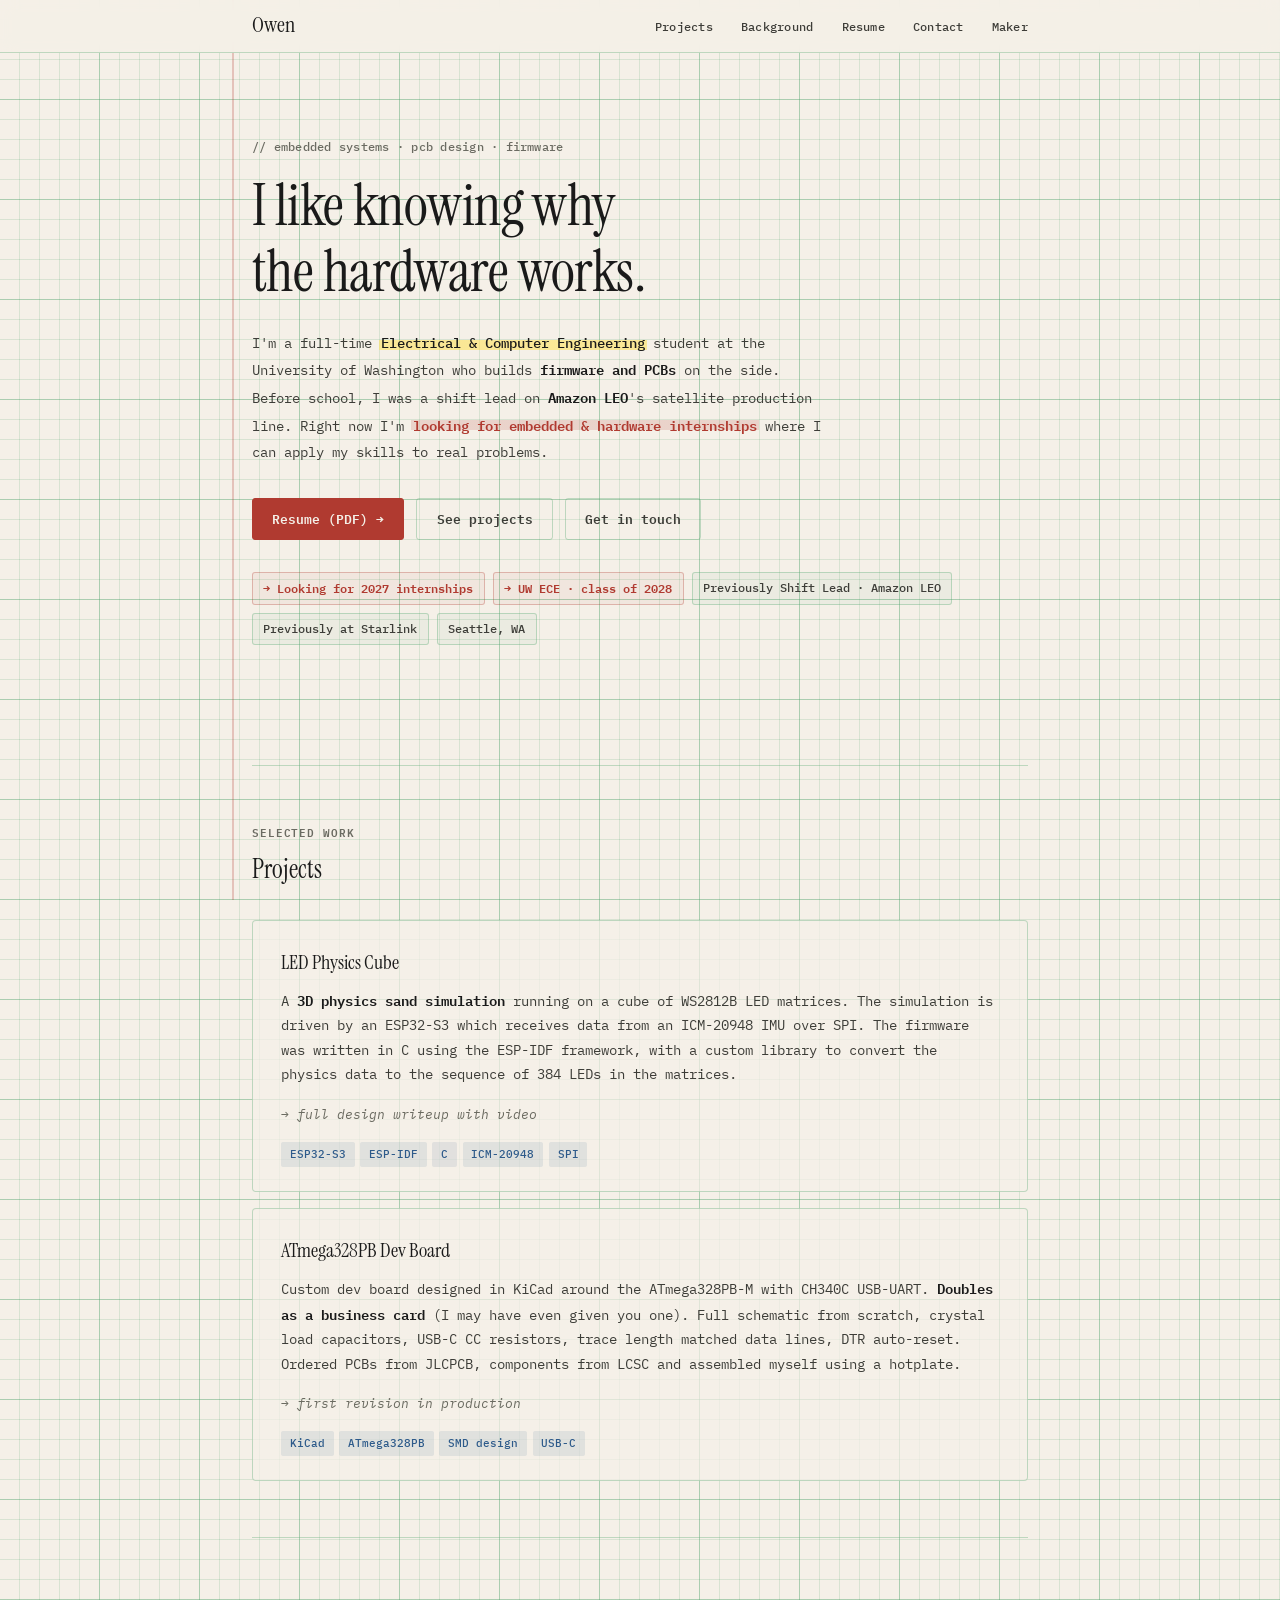
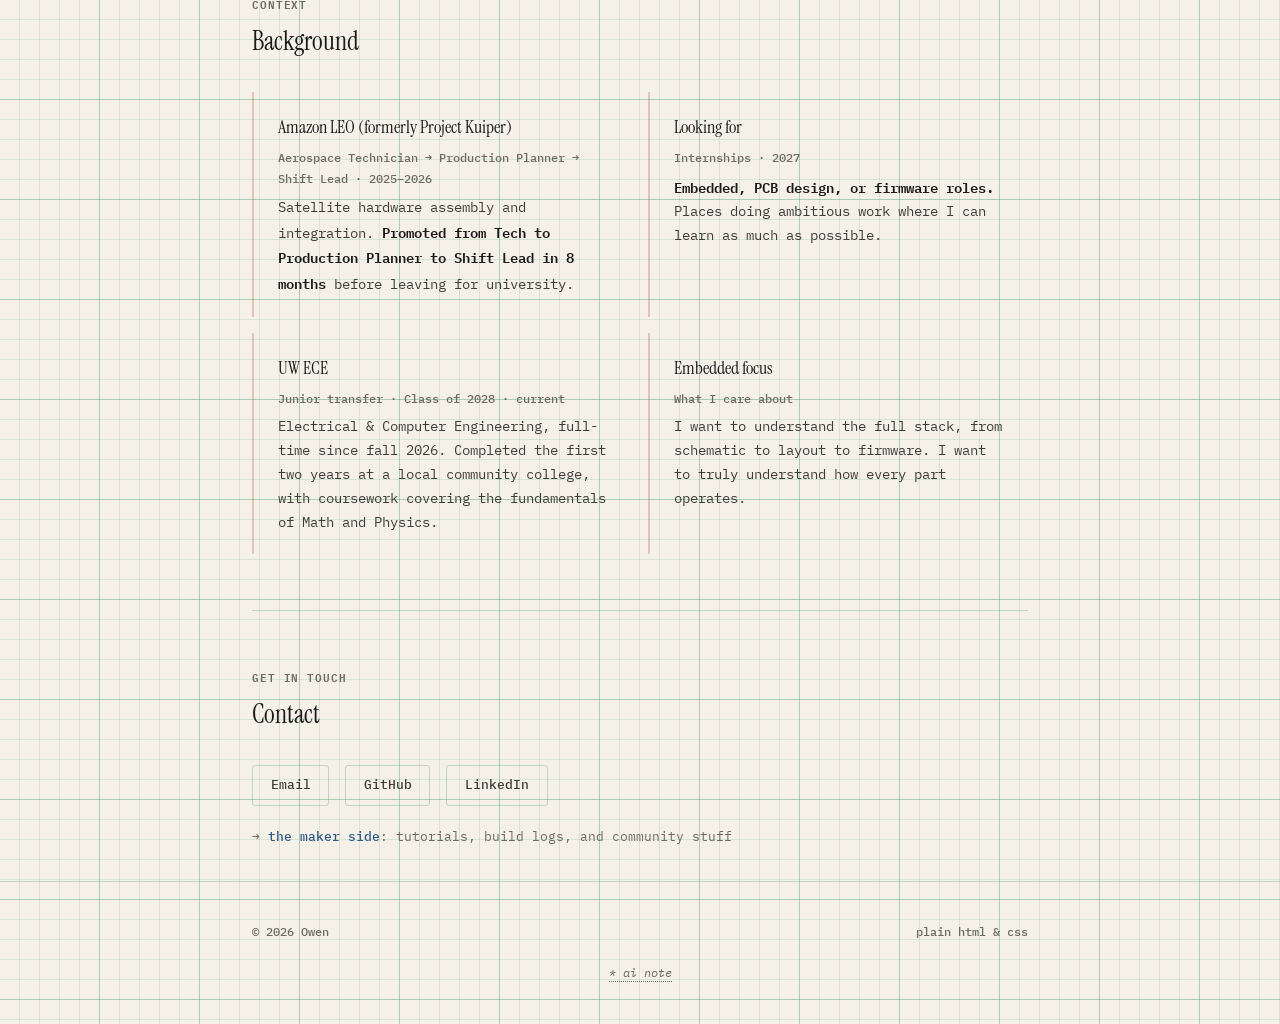
==== commit 100d145a: "trying to fix vercel timeline" ====
--- a/index.html
+++ b/index.html
@@ -128,7 +128,7 @@
         <div class="bg-card">
           <h3>UW ECE</h3>
           <p class="sub">Junior transfer · Class of 2028 · current</p>
-          <p>Electrical &amp; Computer Engineering, full-time since fall 2026. Completed the first two years at a local community college, with coursework in circuits, systems, and embedded programming.</p>
+          <p>Electrical &amp; Computer Engineering, full-time since fall 2026. Completed the first two years at a local community college, with coursework covering the fundamentals of Math and Physics.</p>
         </div>
         <div class="bg-card">
           <h3>Embedded focus</h3>
